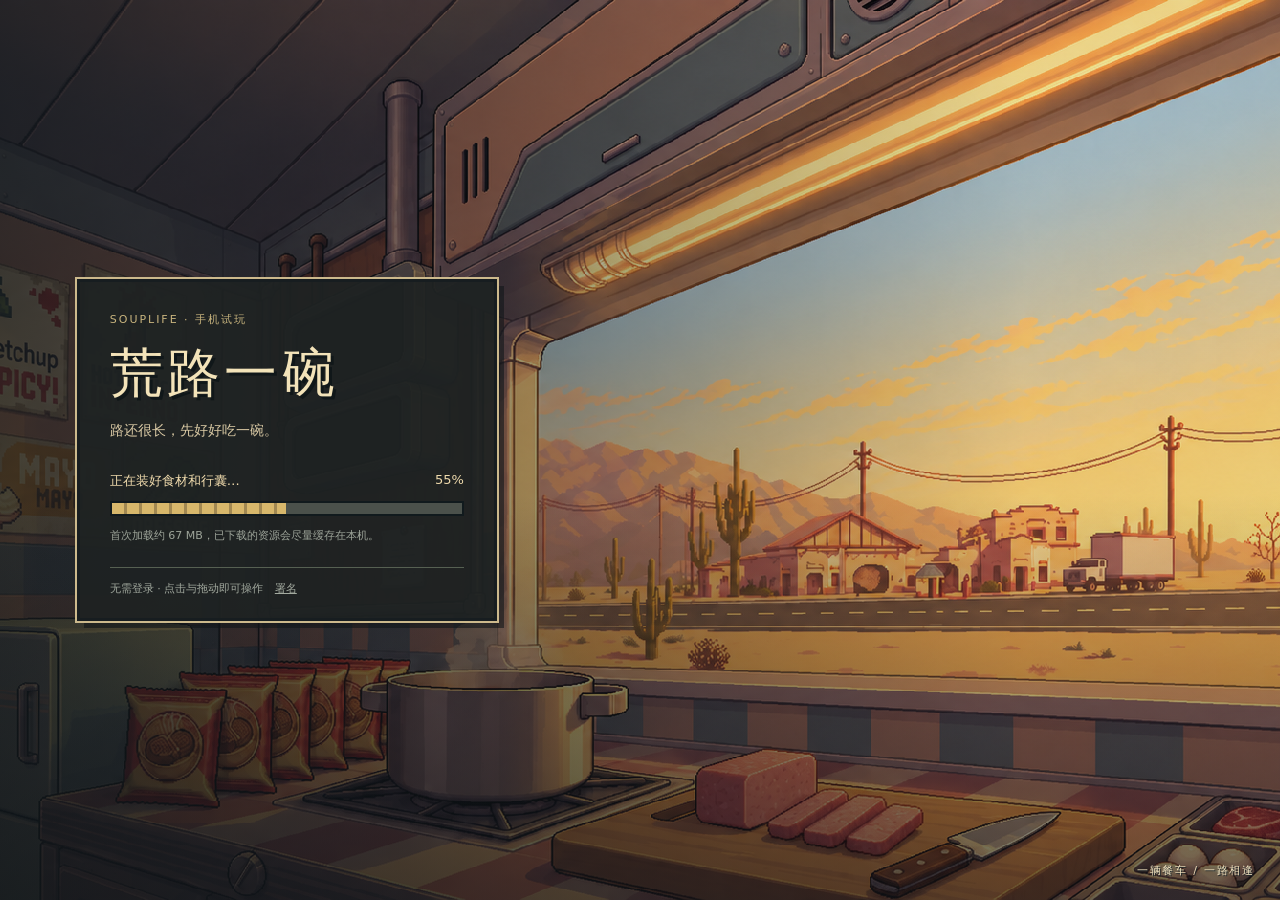
==== index.html @ bddc5195 "Publish mobile web demo with bundled WeChat-compatible decompression" ====
<!doctype html>
<html lang="zh-CN">
<head>
  <meta charset="utf-8">
  <meta name="viewport" content="width=device-width, initial-scale=1, maximum-scale=1, user-scalable=no, viewport-fit=cover">
  <meta name="theme-color" content="#252727">
  <meta name="apple-mobile-web-app-capable" content="yes">
  <meta name="apple-mobile-web-app-status-bar-style" content="black-translucent">
  <meta name="description" content="荒路一碗：在灾后公路经营一辆泡面餐车。手机横屏触控，打开网页就能试玩，无需登录。">
  <title>荒路一碗 · 手机试玩</title>
  <link rel="icon" href="data:image/svg+xml,%3Csvg xmlns='http://www.w3.org/2000/svg' viewBox='0 0 32 32'%3E%3Cpath fill='%23f1dba2' d='M3 13h26v6l-5 8H8l-5-8z'/%3E%3Cpath fill='none' stroke='%23bd7545' stroke-width='3' d='M10 3v6m6-6v6m6-6v6'/%3E%3C/svg%3E">
  <link rel="stylesheet" href="shell.css">
</head>
<body>
  <canvas id="canvas" tabindex="0" aria-label="荒路一碗游戏画面">浏览器需要支持 WebGL 2 才能运行游戏。</canvas>
  <main id="welcome" aria-label="游戏加载界面">
    <div class="scene" aria-hidden="true"></div>
    <section class="ticket">
      <p class="eyebrow">SOUPLIFE · 手机试玩</p>
      <h1>荒路一碗</h1>
      <p class="tagline">路还很长，先好好吃一碗。</p>
      <div class="loading" id="loading">
        <div class="load-caption"><span id="status" role="status">正在准备餐车…</span><span id="percent">0%</span></div>
        <progress id="progress" max="100" value="0" aria-label="游戏加载进度"></progress>
        <p id="download-note">首次加载后，已缓存的资源可重复使用。</p>
      </div>
      <button id="play" class="primary" hidden>开始试玩<span>横屏，带上耳机更有氛围</span></button>
      <p id="error" role="alert" hidden></p>
      <button id="retry" class="primary" hidden>重新加载</button>
      <p class="footnote">无需登录 · 点击与拖动即可操作 <a href="credits/" target="_blank" rel="noopener" style="color:inherit;margin-left:8px">署名</a></p>
    </section>
    <span class="edition">一辆餐车 / 一路相逢</span>
  </main>
  <button id="fullscreen" aria-label="切换全屏" title="全屏" hidden>全屏</button>
  <aside id="rotate" aria-live="polite" hidden><span class="phone" aria-hidden="true"></span><strong>把手机横过来</strong><span>餐车的操作台会更宽敞</span><button id="portrait-continue">继续当前方向</button></aside>
  <script src="loader.js" defer></script>
</body>
</html>
---- shell.css ----
:root{color-scheme:dark;font-family:"Microsoft YaHei","PingFang SC",system-ui,sans-serif;color:#f6e8c8;background:#171d20;font-synthesis:none}*{box-sizing:border-box}html,body{margin:0;width:100%;height:100%;overflow:hidden;overscroll-behavior:none;touch-action:none}button{font:inherit;cursor:pointer;-webkit-tap-highlight-color:transparent}button:focus-visible{outline:3px solid #fff2bc;outline-offset:5px}[hidden]{display:none!important}#canvas{display:block;width:100vw;height:100vh;height:100dvh;outline:none;touch-action:none;background:#171d20}#welcome{position:fixed;inset:0;display:flex;align-items:center;padding:clamp(22px,6vw,80px);isolation:isolate}.scene{position:absolute;inset:0;z-index:-2;background:linear-gradient(90deg,rgba(18,25,29,.78),rgba(18,25,29,.08) 80%),url('cover.png') center center/cover no-repeat;image-rendering:pixelated}.scene:after{content:"";position:absolute;inset:0;background:linear-gradient(0deg,rgba(16,21,24,.6),transparent 45%)}.ticket{width:min(420px,100%);background:rgba(30,34,35,.94);border:3px solid #171d20;box-shadow:0 0 0 2px #ccb98c,7px 7px 0 rgba(18,23,25,.6);padding:30px 30px 22px}.eyebrow{font-size:11px;letter-spacing:.18em;color:#c8b47e;margin:0 0 14px}h1{font-size:clamp(34px,5vw,53px);letter-spacing:.08em;line-height:1.2;margin:0;color:#f3e3b9;text-shadow:3px 3px 0 #101719;font-weight:800}.tagline{font-size:14px;color:#d9c9a4;line-height:1.65;margin:15px 0 29px}.load-caption{display:flex;gap:12px;justify-content:space-between;font-size:13px;color:#f0dbad}#percent{font-variant-numeric:tabular-nums;flex-shrink:0}progress{display:block;appearance:none;width:100%;height:15px;border:2px solid #111a1d;background:#4b514b;margin:11px 0}progress::-webkit-progress-bar{background:#4b514b}progress::-webkit-progress-value{background:repeating-linear-gradient(90deg,#d7b76b 0,#d7b76b 12px,#a18852 12px,#a18852 15px);transition:width .15s}progress::-moz-progress-bar{background:#d7b76b}#download-note{font-size:11px;line-height:1.6;color:#9ea59a;margin:0}.primary{width:100%;border:2px solid #171d20;box-shadow:0 0 0 1px #d8cba3,3px 4px 0 #10181c;background:#e1c992;color:#202b2e;font-size:19px;font-weight:750;padding:14px 15px;min-height:55px}.primary:active{transform:translate(2px,2px);box-shadow:0 0 0 1px #d8cba3,1px 2px 0 #10181c}.primary span{display:block;font-size:11px;font-weight:400;margin-top:4px;color:#60634e}.footnote{font-size:11px;color:#a3aa9f;margin:23px 0 0;border-top:1px solid #566052;padding-top:13px}.edition{position:absolute;bottom:max(22px,env(safe-area-inset-bottom));right:max(25px,env(safe-area-inset-right));font-size:11px;letter-spacing:.16em;color:#ecdfbd;text-shadow:1px 1px #20282b}#error{font-size:13px;line-height:1.65;color:#f5be94;white-space:pre-line}#fullscreen{position:fixed;top:max(8px,env(safe-area-inset-top));right:max(8px,env(safe-area-inset-right));z-index:8;background:#242d2dcc;border:1px solid #b9b190;color:#ebe3cb;font-size:11px;padding:6px 9px;opacity:.7}#fullscreen:active{opacity:1}#rotate{position:fixed;inset:0;z-index:12;background:#202929f5;display:flex;align-items:center;justify-content:center;flex-direction:column;gap:17px;text-align:center;padding:24px}#rotate strong{font-size:21px;color:#f0dbad}#rotate>span:not(.phone){font-size:13px;color:#afbaae}.phone{display:block;width:64px;height:35px;border:3px solid #d1b677;box-shadow:5px 5px 0 #131d20;position:relative;transform:rotate(-12deg);margin-bottom:12px}.phone:after{content:"";position:absolute;right:4px;top:11px;width:3px;height:6px;background:#d1b677}#portrait-continue{background:none;border:0;color:#93a196;font-size:12px;text-decoration:underline;margin-top:16px;padding:15px}@media(max-height:520px) and (orientation:landscape){#welcome{padding:22px 6vw}.ticket{width:360px;padding:19px 24px 15px}.eyebrow{margin-bottom:8px;font-size:10px}h1{font-size:36px}.tagline{margin:10px 0 18px;font-size:12px}.footnote{margin-top:16px;padding-top:10px}.edition{font-size:10px}}@media(orientation:portrait){#welcome{align-items:flex-end;padding:28px 24px 55px}.scene{background-position:63% center}.ticket{width:100%;padding:25px}.edition{bottom:18px;font-size:10px;right:24px}}
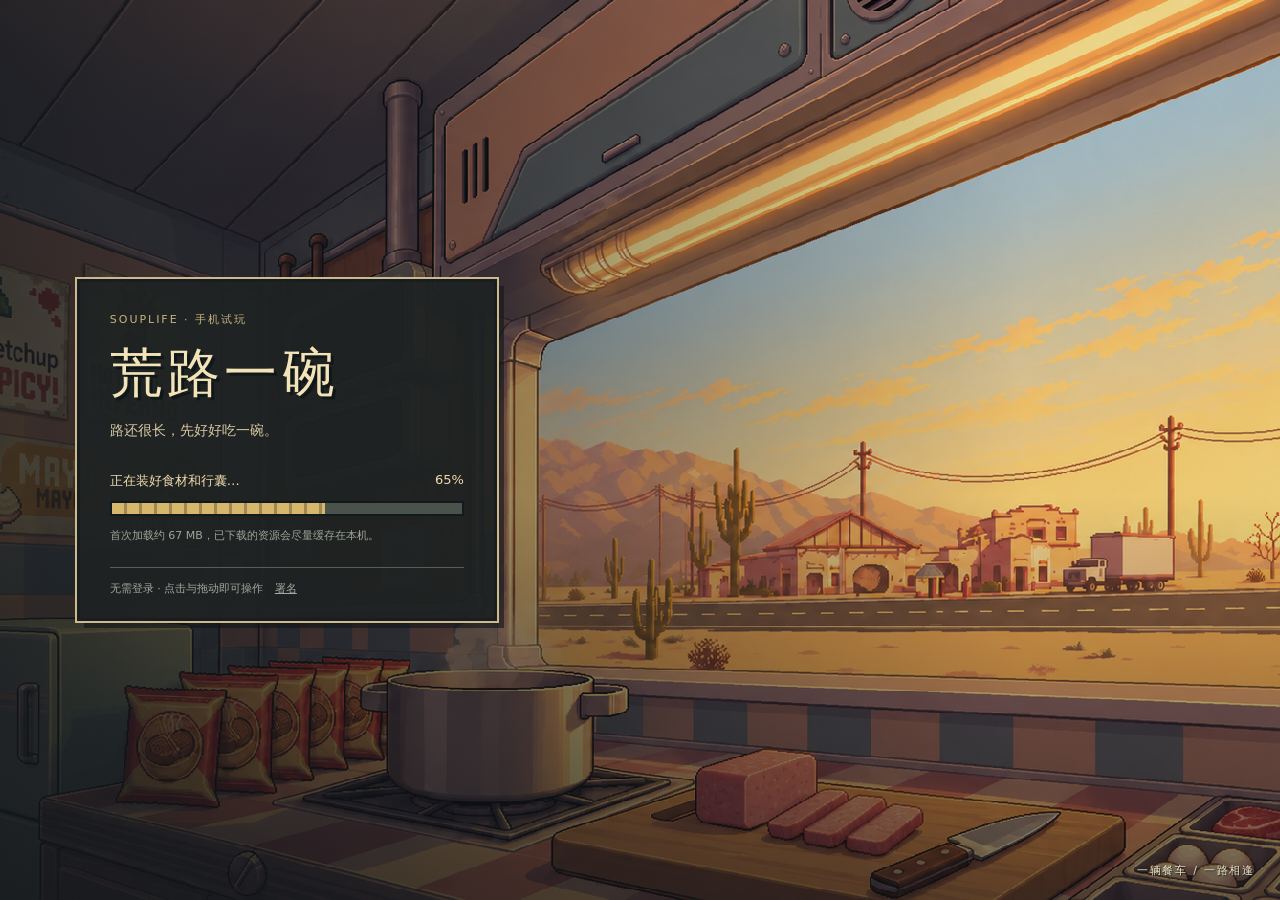
==== commit 5dfbca3c: "Allow slow mobile downloads while data continues arriving" ====
--- a/index.html
+++ b/index.html
@@ -33,6 +33,6 @@
   </main>
   <button id="fullscreen" aria-label="切换全屏" title="全屏" hidden>全屏</button>
   <aside id="rotate" aria-live="polite" hidden><span class="phone" aria-hidden="true"></span><strong>把手机横过来</strong><span>餐车的操作台会更宽敞</span><button id="portrait-continue">继续当前方向</button></aside>
-  <script src="loader.js" defer></script>
+  <script src="loader.js?v=20261017-idle" defer></script>
 </body>
 </html>
